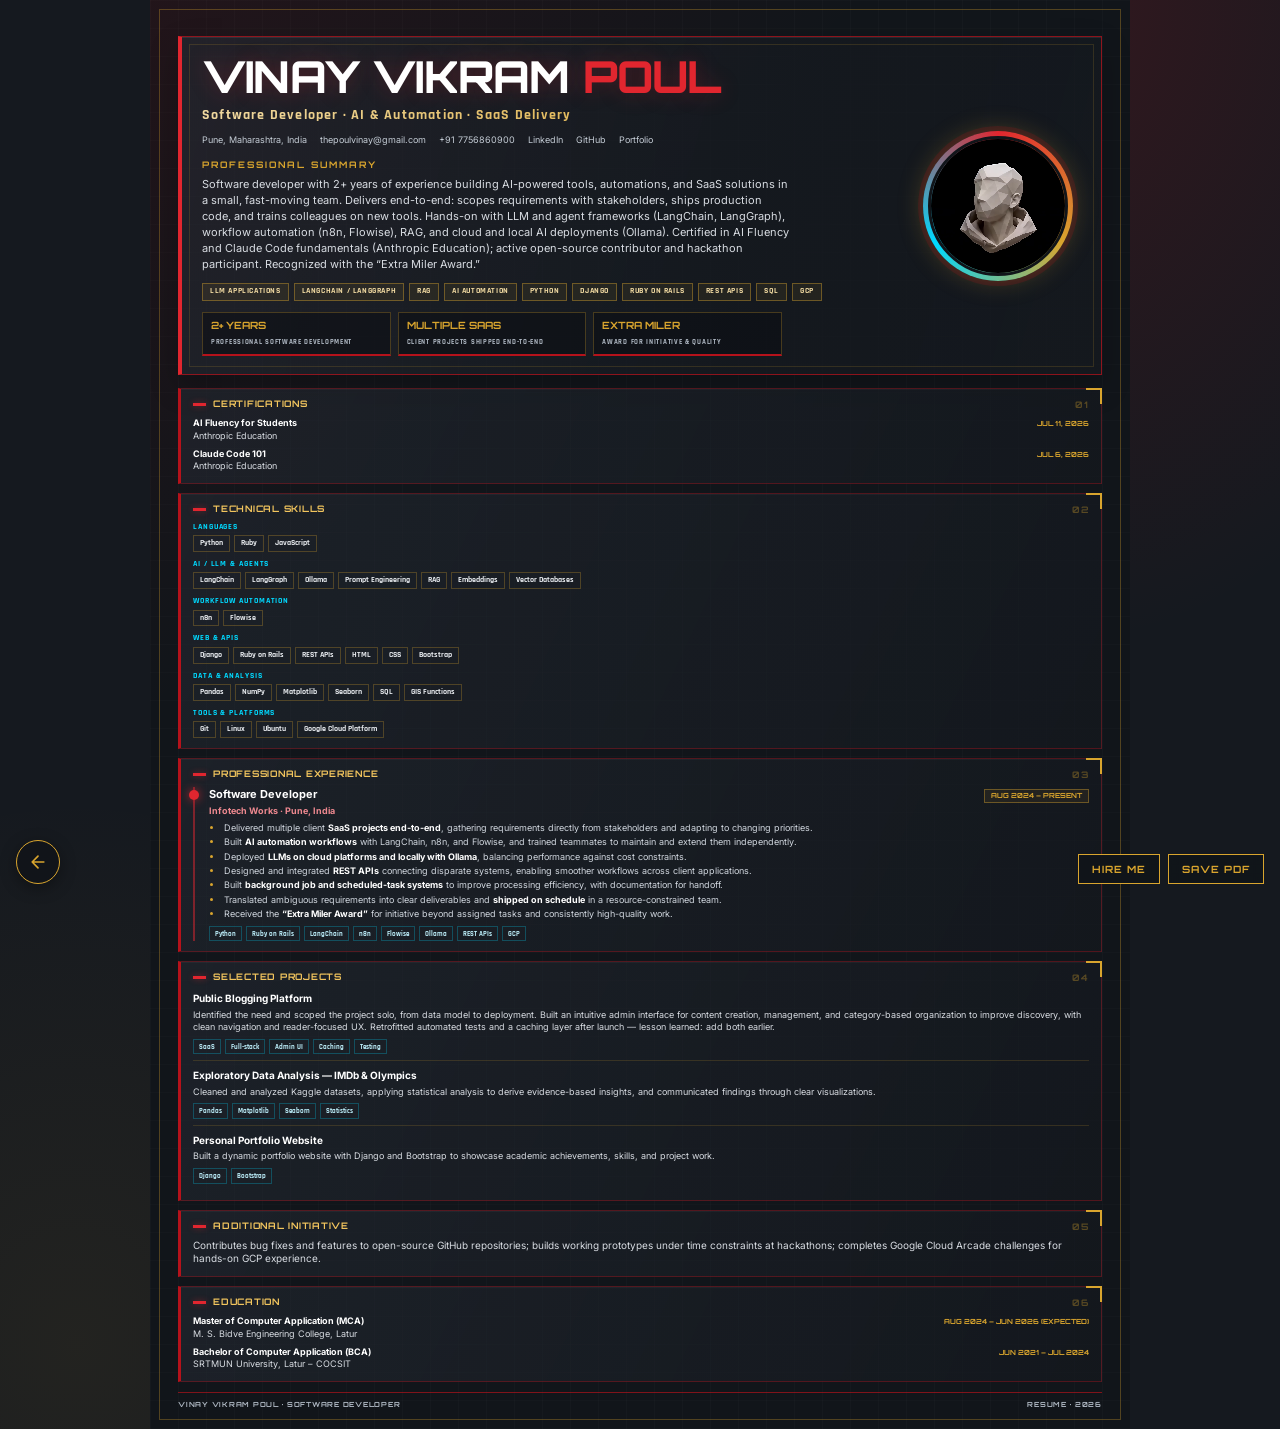
==== resume.html @ 0d0adf96 "feat: add resume page with interactive elements and profile video" ====
<!doctype html>
<html lang="en">
<head>
<meta charset="utf-8">
<meta name="viewport" content="width=device-width, initial-scale=1">
<meta name="color-scheme" content="dark">
<meta name="description" content="Resume of Vinay Vikram Poul, software developer building AI-powered tools, automations, and SaaS solutions.">
<meta name="keywords" content="Software Developer, AI Engineer, LLM, LangChain, LangGraph, RAG, n8n, Flowise, Ollama, Python, Django, Ruby on Rails, REST API, SaaS, Pune">
<title>Vinay Vikram Poul | Software Developer</title>
<script type="application/ld+json">
{"@context":"https://schema.org","@type":"Person","name":"Vinay Vikram Poul","jobTitle":"Software Developer","email":"mailto:thepoulvinay@gmail.com","telephone":"+917756860900","address":{"@type":"PostalAddress","addressLocality":"Pune","addressRegion":"Maharashtra","addressCountry":"IN"},"worksFor":{"@type":"Organization","name":"Infotech Works"},"alumniOf":["M. S. Bidve Engineering College, Latur","SRTMUN University, Latur"],"knowsAbout":["LangChain","LangGraph","RAG","Ollama","n8n","Flowise","Python","Django","Ruby on Rails","REST APIs","SQL","Google Cloud Platform"]}
</script>
<link rel="preconnect" href="https://fonts.googleapis.com">
<link rel="preconnect" href="https://fonts.gstatic.com" crossorigin>
<link rel="preload" as="style" href="https://fonts.googleapis.com/css2?family=Inter:wght@400;600;700&amp;family=Orbitron:wght@700;800&amp;family=Rajdhani:wght@600;700&amp;display=swap" onload="this.onload=null;this.rel='stylesheet'">
<noscript><link rel="stylesheet" href="https://fonts.googleapis.com/css2?family=Inter:wght@400;600;700&amp;family=Orbitron:wght@700;800&amp;family=Rajdhani:wght@600;700&amp;display=swap"></noscript>
<style>
:root {
  color-scheme: dark;
  --red: #b5121b;
  --red-hot: #e1262f;
  --gold: #d9a52e;
  --gunmetal: #15191f;
  --cyan: #00d9ff;
  --paper: #f3f4f6;
  --muted: #aeb7c2;
  --soft: #d8dce2;
  --font-tech: "Orbitron", "Arial Narrow", Arial, sans-serif;
  --font-label: "Rajdhani", "Arial Narrow", Arial, sans-serif;
  --font-body: Inter, "Segoe UI", Arial, sans-serif;
}
* { box-sizing: border-box; }
html { background: #0b0e12; }
body {
  margin: 0;
  color: var(--paper);
  background:
    radial-gradient(ellipse at 82% 0%, rgba(181,18,27,.18), transparent 32%),
    radial-gradient(ellipse at 6% 94%, rgba(217,165,46,.07), transparent 29%),
    var(--gunmetal);
  font-family: var(--font-body);
  font-size: 12px;
  line-height: 1.38;
}
a { color: inherit; text-decoration: none; }
.resume {
  position: relative;
  isolation: isolate;
  width: min(100%, 980px);
  min-height: 100vh;
  margin: 0 auto;
  padding: 24px 28px 20px;
  overflow: hidden;
  background:
    linear-gradient(135deg, rgba(181,18,27,.10), transparent 30%),
    linear-gradient(90deg, rgba(255,255,255,.015) 1px, transparent 1px),
    linear-gradient(rgba(255,255,255,.012) 1px, transparent 1px),
    #11151a;
  background-size: auto, 28px 28px, 28px 28px, auto;
}
.resume > * { position: relative; z-index: 1; }
.resume::before {
  content: "";
  position: absolute;
  z-index: -1;
  inset: 9px;
  border: 1px solid rgba(217,165,46,.32);
  pointer-events: none;
}
.footer {
  display: flex;
  justify-content: space-between;
  align-items: center;
  gap: 12px;
  color: var(--muted);
  font: 700 9px/1.3 var(--font-tech);
  letter-spacing: 1.1px;
  text-transform: uppercase;
}
.hero {
  position: relative;
  display: grid;
  grid-template-columns: minmax(0,1fr) 220px;
  gap: 20px;
  align-items: center;
  min-height: 188px;
  margin: 12px 0 13px;
  padding: 18px 20px;
  overflow: hidden;
  border: 1px solid rgba(181,18,27,.75);
  border-left: 4px solid var(--red-hot);
  background: linear-gradient(105deg, rgba(37,43,52,.58) 0%, rgba(21,25,31,.78) 63%, rgba(21,25,31,.72) 100%);
  box-shadow: inset 0 1px rgba(255,255,255,.08), 0 12px 28px rgba(0,0,0,.22);
}
.hero::before { content: ""; position: absolute; pointer-events: none; }
.hero::before { inset: 7px; border: 1px solid rgba(217,165,46,.16); clip-path: polygon(0 0,100% 0,100% 100%,0 100%); }
.hero-copy { position: relative; z-index: 1; }
.eyebrow { margin: 0 0 7px; color: var(--gold); font: 700 9px/1.3 var(--font-tech); letter-spacing: 2px; text-transform: uppercase; }
h1 { margin: 0; color: #fff; font: 800 clamp(29px,4vw,44px)/.98 var(--font-tech); letter-spacing: -.8px; }
h1 span { color: var(--red-hot); }
.role { margin: 8px 0 9px; color: #f0d9a1; font: 700 14px/1.3 var(--font-label); letter-spacing: 1.2px; }
.summary { max-width: 590px; margin: 0; color: var(--soft); font-size: 11px; line-height: 1.45; }
.contact { display: flex; flex-wrap: wrap; gap: 5px 13px; margin-top: 10px; color: #c4ccd5; font-size: 9px; }
.contact span { white-space: nowrap; }
.metrics { display: grid; grid-template-columns: repeat(3,1fr); gap: 7px; margin-top: 11px; max-width: 580px; }
.metric { padding: 6px 8px; border: 1px solid rgba(217,165,46,.28); border-bottom: 2px solid var(--red); background: rgba(10,13,17,.53); }
.metric strong { display: block; color: var(--gold); font: 700 10px/1.3 var(--font-tech); }
.metric small { color: var(--muted); font: 700 7px/1.3 var(--font-label); letter-spacing: .7px; text-transform: uppercase; }
.columns { display: grid; grid-template-columns: minmax(0,1.14fr) minmax(270px,.86fr); gap: 11px; }
.stack { display: grid; align-content: start; gap: 10px; }
.panel { position: relative; min-width: 0; padding: 10px 12px; border: 1px solid rgba(181,18,27,.38); border-left: 3px solid var(--red); background: linear-gradient(115deg,rgba(37,43,52,.54),rgba(20,24,30,.72)); box-shadow: inset 0 1px rgba(255,255,255,.035); break-inside: avoid; }
.panel::before { content: ""; position: absolute; top: -1px; right: -1px; width: 14px; height: 14px; border-top: 2px solid var(--gold); border-right: 2px solid var(--gold); }
h2 { display: flex; align-items: center; gap: 7px; margin: 0 0 7px; color: #f2c55e; font: 700 9px/1.2 var(--font-tech); letter-spacing: .75px; text-transform: uppercase; }
h2::before { content: ""; display: inline-block; width: 13px; height: 3px; background: var(--red-hot); box-shadow: 0 0 6px rgba(225,38,47,.45); }
p { margin: 0; }
.panel-copy { color: var(--soft); font-size: 10px; }
.job { padding: 0 0 8px; margin: 0 0 8px; border-bottom: 1px solid rgba(217,165,46,.17); }
.job:last-child { padding: 0; margin: 0; border: 0; }
.job-head { display: flex; justify-content: space-between; align-items: baseline; gap: 8px; }
.job-title { color: #fff; font-size: 11px; font-weight: 700; }
.date { flex: none; color: var(--gold); font: 700 7px/1.2 var(--font-tech); white-space: nowrap; }
.company { margin: 2px 0 4px; color: #ef8990; font-size: 9px; font-weight: 700; }
ul { margin: 3px 0 0; padding-left: 14px; color: #d1d7df; font-size: 9px; }
li { padding-left: 1px; margin: 0 0 2px; }
li::marker { color: var(--gold); }
.project { padding: 6px 0; border-top: 1px solid rgba(217,165,46,.17); }
.project:first-of-type { padding-top: 0; border-top: 0; }
.project strong { color: #fff; font-size: 10px; }
.project p { margin-top: 2px; color: var(--soft); font-size: 9px; }
.tags { display: flex; flex-wrap: wrap; gap: 4px; margin-top: 5px; }
.tag { padding: 3px 5px; border: 1px solid rgba(0,217,255,.26); color: #bceefa; font: 700 7px/1.1 var(--font-label); }
.edu-row { display: flex; justify-content: space-between; gap: 7px; margin-bottom: 6px; color: var(--soft); font-size: 9px; }
.edu-row:last-child { margin-bottom: 0; }
.edu-row strong { color: #fff; }
.footer { margin-top: 10px; padding-top: 7px; border-top: 1px solid rgba(181,18,27,.68); font-size: 7px; letter-spacing: .75px; }
.footer span:last-child { text-align: right; }
/* Keep the armor-inspired theme while following the DOCX section flow. */
.columns { display: flex; flex-direction: column; gap: 9px; }
.stack { display: contents; }
section[aria-labelledby="certifications-title"] { order: 1; }
section[aria-labelledby="skills-title"] { order: 2; }
section[aria-labelledby="experience-title"] { order: 3; }
section[aria-labelledby="projects-title"] { order: 4; }
section[aria-labelledby="highlights-title"] { order: 5; }
section[aria-labelledby="education-title"] { order: 6; }
.panel { break-inside: avoid; }
.date { flex: 0 1 auto; white-space: normal; text-align: right; }
.edu-row { align-items: baseline; }
.contact { align-items: center; }
.contact + .eyebrow { margin-top: 12px; }
.keywords { display: flex; flex-wrap: wrap; gap: 5px; margin: 10px 0 0; padding: 0; list-style: none; }
.keywords li { margin: 0; padding: 3px 7px; border: 1px solid rgba(217,165,46,.4); background: rgba(217,165,46,.08); color: #f0d9a1; font: 700 8px/1.2 var(--font-label); letter-spacing: .6px; text-transform: uppercase; }
.keywords li::marker { content: ""; }
.skill-group { margin: 0 0 7px; }
.skill-group:last-child { margin: 0; }
.skill-group h3 { margin: 0 0 3px; color: var(--cyan); font: 700 8px/1.3 var(--font-label); letter-spacing: .9px; text-transform: uppercase; }
.skill-group .tags { margin-top: 0; }
.skill-group .tag { color: #e5e8ec; border-color: rgba(217,165,46,.28); font-size: 8px; padding: 3px 6px; }
.impact { color: var(--gold); font-weight: 700; }
section[aria-labelledby="competencies-title"] { order: 0; }
@media (max-width: 700px) {
  .resume { padding: 20px 16px; }
  .hero { grid-template-columns: minmax(0,1fr) 122px; gap: 7px; padding: 14px 13px; }
  .columns { grid-template-columns: 1fr; }
}
@media (max-width: 430px) {
  .hero { grid-template-columns: 1fr; }
  h1 { font-size: clamp(21px, 6.2vw, 25px); line-height: 1.08; }
  .summary { max-width: 100%; padding-right: 4px; }
  .contact { max-width: 270px; }
  .metrics { gap: 4px; }
  .metric { padding: 5px; }
}
@media (prefers-reduced-motion: reduce) { *, *::before, *::after { animation-duration: .01ms !important; animation-iteration-count: 1 !important; scroll-behavior: auto !important; } }

/* Interactive details */
h1 { text-shadow: 0 0 22px rgba(225,38,47,.28); }
.role { background: linear-gradient(90deg, #f0d9a1, var(--gold)); -webkit-background-clip: text; background-clip: text; color: transparent; }
.contact a { transition: color .2s; }
.contact a:hover { color: var(--cyan); }
.profile { position: absolute; z-index: 1; top: 50%; right: 28px; width: 150px; height: 150px; margin: 0; padding: 5px; transform: translateY(-50%); border-radius: 50%; background: none; box-shadow: 0 0 0 5px rgba(181,18,27,.18), 0 0 26px rgba(217,165,46,.28); }
.profile-video { display: block; width: 100%; height: 100%; border: 3px solid #11151a; border-radius: 50%; object-fit: cover; }
.profile-print-image, .profile-print-image[hidden] { display: none !important; }
.profile .initials { display: none; }
.profile.no-photo .initials { display: grid; width: 100%; height: 100%; place-items: center; border: 3px solid #11151a; border-radius: 50%; background: radial-gradient(circle at 35% 30%, #2a313b, #11151a); color: var(--gold); font: 800 38px var(--font-tech); letter-spacing: 2px; }
@keyframes ring { to { transform: rotate(360deg); } }
.profile::before { content: ""; position: absolute; z-index: -1; inset: 0; border-radius: 50%; background: conic-gradient(from 0deg, var(--red-hot), var(--gold), var(--cyan), var(--red-hot)); animation: ring 8s linear infinite; }
@media (max-width: 760px) { .profile { position: relative; top: auto; right: auto; transform: none; width: 96px; height: 96px; margin: 0 0 12px; } .hero { display: block; } .profile.no-photo .initials { font-size: 26px; } }
/* Panels */
.panel { transition: transform .25s ease, border-color .25s, box-shadow .25s; }
.panel:hover { transform: translateY(-2px); border-color: rgba(225,38,47,.75); box-shadow: 0 10px 26px rgba(0,0,0,.35), 0 0 0 1px rgba(217,165,46,.12), inset 0 1px rgba(255,255,255,.05); }
h2::after { content: attr(data-n); margin-left: auto; color: rgba(217,165,46,.35); font: 700 9px var(--font-tech); letter-spacing: 1px; }
.metric { transition: transform .2s, border-color .2s, background .2s; }
.metric:hover { transform: translateY(-2px); border-color: var(--gold); background: rgba(217,165,46,.08); }
.tag, .keywords li { transition: transform .15s, color .15s, border-color .15s, box-shadow .15s, background .15s; cursor: default; }
.tag:hover { color: #fff; border-color: var(--cyan); box-shadow: 0 0 10px rgba(0,217,255,.35); transform: translateY(-1px); }
.keywords li:hover { background: rgba(217,165,46,.2); border-color: var(--gold); transform: translateY(-1px); }
/* Experience timeline feel */
.job, .job:last-child { position: relative; padding: 0 0 0 14px; margin: 0; border-left: 2px solid rgba(225,38,47,.5); border-bottom: 0; }
.job::before { content: ""; position: absolute; left: -6px; top: 3px; width: 10px; height: 10px; border-radius: 50%; background: var(--red-hot); box-shadow: 0 0 10px rgba(225,38,47,.8); }
.job .date { padding: 2px 6px; border: 1px solid rgba(217,165,46,.4); background: rgba(217,165,46,.07); }
.job li strong { color: #fff; }
.project { transition: padding-left .2s, border-color .2s; }
.project:hover { padding-left: 6px; border-left: 2px solid var(--gold); }
/* Floating actions */
.fab { position: fixed; z-index: 10; right: 16px; bottom: 16px; display: flex; gap: 8px; }
.fab a, .fab button { padding: 9px 13px; border: 1px solid var(--gold); background: rgba(17,21,26,.92); color: var(--gold); font: 700 10px/1 var(--font-tech); letter-spacing: 1px; text-transform: uppercase; cursor: pointer; backdrop-filter: blur(6px); transition: background .2s, color .2s, box-shadow .2s; }
.fab a:hover, .fab button:hover, .fab a:focus-visible, .fab button:focus-visible { background: var(--red-hot); color: #fff; border-color: var(--red-hot); box-shadow: 0 0 16px rgba(225,38,47,.5); outline: none; }
.back-site { position: fixed; z-index: 10; left: 16px; bottom: 16px; display: grid; width: 44px; height: 44px; place-items: center; border: 1px solid var(--gold); border-radius: 50%; background: rgba(17,21,26,.94); color: var(--gold); box-shadow: 0 4px 16px rgba(0,0,0,.35); transition: background .2s, color .2s, transform .2s; }
.back-site:hover, .back-site:focus-visible { transform: translateX(-2px); background: var(--red-hot); color: #fff; border-color: var(--red-hot); outline: none; }
::selection { background: var(--red-hot); color: #fff; }
::-webkit-scrollbar { width: 9px; } ::-webkit-scrollbar-track { background: #0b0e12; } ::-webkit-scrollbar-thumb { background: var(--red); }
@media (max-width: 700px) { .fab a { display: none; } }
@media (prefers-reduced-motion: reduce) { .profile::before { animation: none !important; } }
@page { size:A4 portrait; margin:0; }
@media print {
  :root { color-scheme:light; }
  html, body, .resume { background:#fff !important; color:#17191c !important; }
  html, body { width:210mm; min-height:0; margin:0; }
  body { font-size:10px; -webkit-print-color-adjust:exact; print-color-adjust:exact; }
  .resume { display:block; width:210mm; min-height:0; margin:0; padding:7mm 9mm 6mm; overflow:visible; box-shadow:none; }
  .resume::before { inset:4mm; border:1px solid #aeb3b9; }
  .footer { color:#41464d; }
  .hero { position:relative; display:block; min-height:0; margin:6px 0 8px; padding:10px 12px; border:1px solid #70757b; border-left:3px solid #555; background:#fff !important; box-shadow:none; }
  .hero::before { display:none; }
  .hero-copy { padding-right:112px; }
  h1,h2,.job-title,.project strong,.edu-row strong { color:#17191c !important; text-shadow:none; }
  h1 { font-size:25px; }
  h1 span,.role,.eyebrow,h2,.date,.company,.skill-group h3,.impact { color:#343a40 !important; }
  .role { background:none; -webkit-text-fill-color:currentColor; }
  .summary,.contact,.panel-copy,ul,.project p,.edu-row,.tag,.footer { color:#292d32 !important; }
  .summary { font-size:10px; line-height:1.45; }
  .contact { font-size:8px; }
  .eyebrow { font-size:8px; }
  .panel-copy { font-size:9px; }
  .profile { position:absolute; width:88px; height:88px; top:10px; right:12px; left:auto; margin:0; transform:none; padding:3px; background:#555; box-shadow:none; }
  .profile::before { display:none; }
  .profile-video { display:none; }
  .profile-print-image:not([hidden]) { display:block !important; width:100%; height:100%; object-fit:cover; border:2px solid #fff; border-radius:50%; }
  .profile-print-image[hidden] { display:none !important; }
  .profile.no-photo .initials { display:grid; place-items:center; width:100%; height:100%; border:2px solid #fff; border-radius:50%; background:#fff; color:#17191c; font:800 24px var(--font-tech); }
  .keywords li,.metric,.panel { background:#fff !important; box-shadow:none; }
  .keywords li,.metric,.panel,.tag { border-color:#aeb3b9; }
  .metric { border-bottom:2px solid #555; }
  .metric strong { color:#17191c; font-size:9px; }
  .metric small { color:#41464d; font-size:7px; }
  .columns { display:grid; grid-template-columns:minmax(0,1.14fr) minmax(0,.86fr); gap:7px; align-items:start; }
  .stack { display:grid; min-width:0; align-content:start; gap:7px; }
  .panel { padding:7px 8px; border-left:2px solid #555; break-inside:avoid; }
  h2 { margin-bottom:6px; font-size:8px; }
  .job-title { font-size:10px; }
  .date { font-size:7px; }
  .company { font-size:8px; }
  ul { font-size:8px; }
  .project strong { font-size:9px; }
  .project p { font-size:8px; }
  .tag,.keywords li { font-size:7px; }
  .skill-group h3 { font-size:7.5px; }
  .skill-group .tag { font-size:7px; }
  .edu-row { font-size:8px; }
  .panel::before { border-color:#777; }
  h2::before { background:#555; box-shadow:none; }
  .job,.job:last-child { padding-left:8px; border-left-color:#777; }
  .job::before { width:6px; height:6px; left:-4px; background:#555; box-shadow:none; }
  .job .date { background:#fff; }
  .tag { background:#fff; }
  .footer { margin-top:7px; border-color:#777; font-size:6px; }
  .fab,.back-site { display:none !important; }
  .panel:hover,.metric:hover,.project:hover { transform:none; }
  * { animation:none !important; }
}
</style>
</head>
<body>
<main class="resume" aria-label="Vinay Vikram Poul resume">
  <header class="hero">
    <figure class="profile" id="profile">
      <video class="profile-video" autoplay muted playsinline preload="metadata" poster="assets/images/profile/vinay-profile-bw-480.webp" aria-label="Vinay Vikram Poul profile video">
        <source src="assets/images/profile/profile-video.webm" type="video/webm">
      </video>
      <img class="profile-print-image" alt="Vinay Vikram Poul" width="150" height="150" hidden>
      <span class="initials" aria-hidden="true">VP</span>
    </figure>
    <div class="hero-copy">
      <h1>VINAY VIKRAM <span>POUL</span></h1>
      <p class="role">Software Developer · AI &amp; Automation · SaaS Delivery</p>
      <div class="contact" aria-label="Contact information">
        <span>Pune, Maharashtra, India</span><span><a href="mailto:thepoulvinay@gmail.com">thepoulvinay@gmail.com</a></span><span><a href="tel:+917756860900">+91 7756860900</a></span>
        <span>LinkedIn</span><span>GitHub</span><span>Portfolio</span>
      </div>
      <p class="eyebrow">PROFESSIONAL SUMMARY</p>
      <p class="summary">Software developer with 2+ years of experience building AI-powered tools, automations, and SaaS solutions in a small, fast-moving team. Delivers end-to-end: scopes requirements with stakeholders, ships production code, and trains colleagues on new tools. Hands-on with LLM and agent frameworks (LangChain, LangGraph), workflow automation (n8n, Flowise), RAG, and cloud and local AI deployments (Ollama). Certified in AI Fluency and Claude Code fundamentals (Anthropic Education); active open-source contributor and hackathon participant. Recognized with the “Extra Miler Award.”</p>
      <ul class="keywords" aria-label="Core keywords"><li>LLM Applications</li><li>LangChain / LangGraph</li><li>RAG</li><li>AI Automation</li><li>Python</li><li>Django</li><li>Ruby on Rails</li><li>REST APIs</li><li>SQL</li><li>GCP</li></ul>
      <div class="metrics" aria-label="Profile highlights">
        <div class="metric"><strong>2+ YEARS</strong><small>Professional software development</small></div>
        <div class="metric"><strong>MULTIPLE SAAS</strong><small>Client projects shipped end-to-end</small></div>
        <div class="metric"><strong>EXTRA MILER</strong><small>Award for initiative &amp; quality</small></div>
      </div>
    </div>
  </header>

  <div class="columns">
    <div class="stack">
      <section class="panel" aria-labelledby="experience-title">
        <h2 id="experience-title" data-n="03">Professional Experience</h2>
        <article class="job">
          <div class="job-head"><div class="job-title">Software Developer</div><div class="date">AUG 2024 – PRESENT</div></div>
          <div class="company">Infotech Works · Pune, India</div>
          <ul>
            <li>Delivered multiple client <strong>SaaS projects end-to-end</strong>, gathering requirements directly from stakeholders and adapting to changing priorities.</li>
            <li>Built <strong>AI automation workflows</strong> with LangChain, n8n, and Flowise, and trained teammates to maintain and extend them independently.</li>
            <li>Deployed <strong>LLMs on cloud platforms and locally with Ollama</strong>, balancing performance against cost constraints.</li>
            <li>Designed and integrated <strong>REST APIs</strong> connecting disparate systems, enabling smoother workflows across client applications.</li>
            <li>Built <strong>background job and scheduled-task systems</strong> to improve processing efficiency, with documentation for handoff.</li>
            <li>Translated ambiguous requirements into clear deliverables and <strong>shipped on schedule</strong> in a resource-constrained team.</li>
            <li>Received the <strong>“Extra Miler Award”</strong> for initiative beyond assigned tasks and consistently high-quality work.</li>
          </ul>
          <div class="tags"><span class="tag">Python</span><span class="tag">Ruby on Rails</span><span class="tag">LangChain</span><span class="tag">n8n</span><span class="tag">Flowise</span><span class="tag">Ollama</span><span class="tag">REST APIs</span><span class="tag">GCP</span></div>
        </article>
      </section>

      <section class="panel" aria-labelledby="projects-title">
        <h2 id="projects-title" data-n="04">Selected Projects</h2>
        <article class="project">
          <strong>Public Blogging Platform</strong>
          <p>Identified the need and scoped the project solo, from data model to deployment. Built an intuitive admin interface for content creation, management, and category-based organization to improve discovery, with clean navigation and reader-focused UX. Retrofitted automated tests and a caching layer after launch — lesson learned: add both earlier.</p>
          <div class="tags"><span class="tag">SaaS</span><span class="tag">Full-stack</span><span class="tag">Admin UI</span><span class="tag">Caching</span><span class="tag">Testing</span></div>
        </article>
        <article class="project">
          <strong>Exploratory Data Analysis — IMDb &amp; Olympics</strong>
          <p>Cleaned and analyzed Kaggle datasets, applying statistical analysis to derive evidence-based insights, and communicated findings through clear visualizations.</p>
          <div class="tags"><span class="tag">Pandas</span><span class="tag">Matplotlib</span><span class="tag">Seaborn</span><span class="tag">Statistics</span></div>
        </article>
        <article class="project">
          <strong>Personal Portfolio Website</strong>
          <p>Built a dynamic portfolio website with Django and Bootstrap to showcase academic achievements, skills, and project work.</p>
          <div class="tags"><span class="tag">Django</span><span class="tag">Bootstrap</span></div>
        </article>
      </section>
    </div>

    <div class="stack">
      <section class="panel" aria-labelledby="skills-title">
        <h2 id="skills-title" data-n="02">Technical Skills</h2>
        <div class="skill-group"><h3>Languages</h3><div class="tags"><span class="tag">Python</span><span class="tag">Ruby</span><span class="tag">JavaScript</span></div></div>
        <div class="skill-group"><h3>AI / LLM & Agents</h3><div class="tags"><span class="tag">LangChain</span><span class="tag">LangGraph</span><span class="tag">Ollama</span><span class="tag">Prompt Engineering</span><span class="tag">RAG</span><span class="tag">Embeddings</span><span class="tag">Vector Databases</span></div></div>
        <div class="skill-group"><h3>Workflow Automation</h3><div class="tags"><span class="tag">n8n</span><span class="tag">Flowise</span></div></div>
        <div class="skill-group"><h3>Web & APIs</h3><div class="tags"><span class="tag">Django</span><span class="tag">Ruby on Rails</span><span class="tag">REST APIs</span><span class="tag">HTML</span><span class="tag">CSS</span><span class="tag">Bootstrap</span></div></div>
        <div class="skill-group"><h3>Data & Analysis</h3><div class="tags"><span class="tag">Pandas</span><span class="tag">NumPy</span><span class="tag">Matplotlib</span><span class="tag">Seaborn</span><span class="tag">SQL</span><span class="tag">GIS Functions</span></div></div>
        <div class="skill-group"><h3>Tools & Platforms</h3><div class="tags"><span class="tag">Git</span><span class="tag">Linux</span><span class="tag">Ubuntu</span><span class="tag">Google Cloud Platform</span></div></div>
      </section>

      <section class="panel" aria-labelledby="education-title">
        <h2 id="education-title" data-n="06">Education</h2>
        <div class="edu-row"><span><strong>Master of Computer Application (MCA)</strong><br>M. S. Bidve Engineering College, Latur</span><span class="date">AUG 2024 – JUN 2026 (EXPECTED)</span></div>
        <div class="edu-row"><span><strong>Bachelor of Computer Application (BCA)</strong><br>SRTMUN University, Latur – COCSIT</span><span class="date">JUN 2021 – JUL 2024</span></div>
      </section>

      <section class="panel" aria-labelledby="certifications-title">
        <h2 id="certifications-title" data-n="01">Certifications</h2>
        <div class="edu-row"><span><strong>AI Fluency for Students</strong><br>Anthropic Education</span><span class="date">JUL 11, 2026</span></div>
        <div class="edu-row"><span><strong>Claude Code 101</strong><br>Anthropic Education</span><span class="date">JUL 6, 2026</span></div>
      </section>

      <section class="panel" aria-labelledby="highlights-title">
        <h2 id="highlights-title" data-n="05">Additional Initiative</h2>
        <p class="panel-copy">Contributes bug fixes and features to open-source GitHub repositories; builds working prototypes under time constraints at hackathons; completes Google Cloud Arcade challenges for hands-on GCP experience.</p>
      </section>
    </div>
  </div>

  <footer class="footer">
    <span>VINAY VIKRAM POUL · SOFTWARE DEVELOPER</span>
    <span>Resume · 2026</span>
  </footer>
</main>
<nav class="fab" aria-label="Actions">
  <a href="mailto:thepoulvinay@gmail.com">Hire me</a>
  <button id="savePdf" type="button">Save PDF</button>
</nav>
<a class="back-site" href="/" aria-label="Back to portfolio site" title="Back to portfolio site">
  <svg viewBox="0 0 24 24" width="20" height="20" fill="none" aria-hidden="true"><path d="M19 12H5m0 0 7-7m-7 7 7 7" stroke="currentColor" stroke-width="2" stroke-linecap="round" stroke-linejoin="round"/></svg>
</a>
<script>
const profileVideo = document.querySelector(".profile-video");
const profilePrintImage = document.querySelector(".profile-print-image");
const profileFigure = document.getElementById("profile");

document.getElementById("savePdf").addEventListener("click", () => window.print());

if (profileVideo && profilePrintImage) {
  const captureFinalFrame = () => {
    if (!profileVideo.videoWidth || !profileVideo.videoHeight) return;

    try {
      const canvas = document.createElement("canvas");
      canvas.width = profileVideo.videoWidth;
      canvas.height = profileVideo.videoHeight;
      canvas.getContext("2d").drawImage(profileVideo, 0, 0);
      profilePrintImage.src = canvas.toDataURL("image/png");
    } catch (error) {
      // Printing falls back to the initials if frame capture is unavailable.
    }
  };

  profileVideo.addEventListener("ended", captureFinalFrame, { once: true });
  profileVideo.addEventListener("error", () => profileFigure.classList.add("no-photo"), { once: true });
  window.addEventListener("beforeprint", () => {
    if (!profilePrintImage.src && profileVideo.readyState >= 2) captureFinalFrame();
    if (profilePrintImage.src) profilePrintImage.hidden = false;
  });
  window.addEventListener("afterprint", () => {
    profilePrintImage.hidden = true;
  });
}
</script>
</body>
</html>
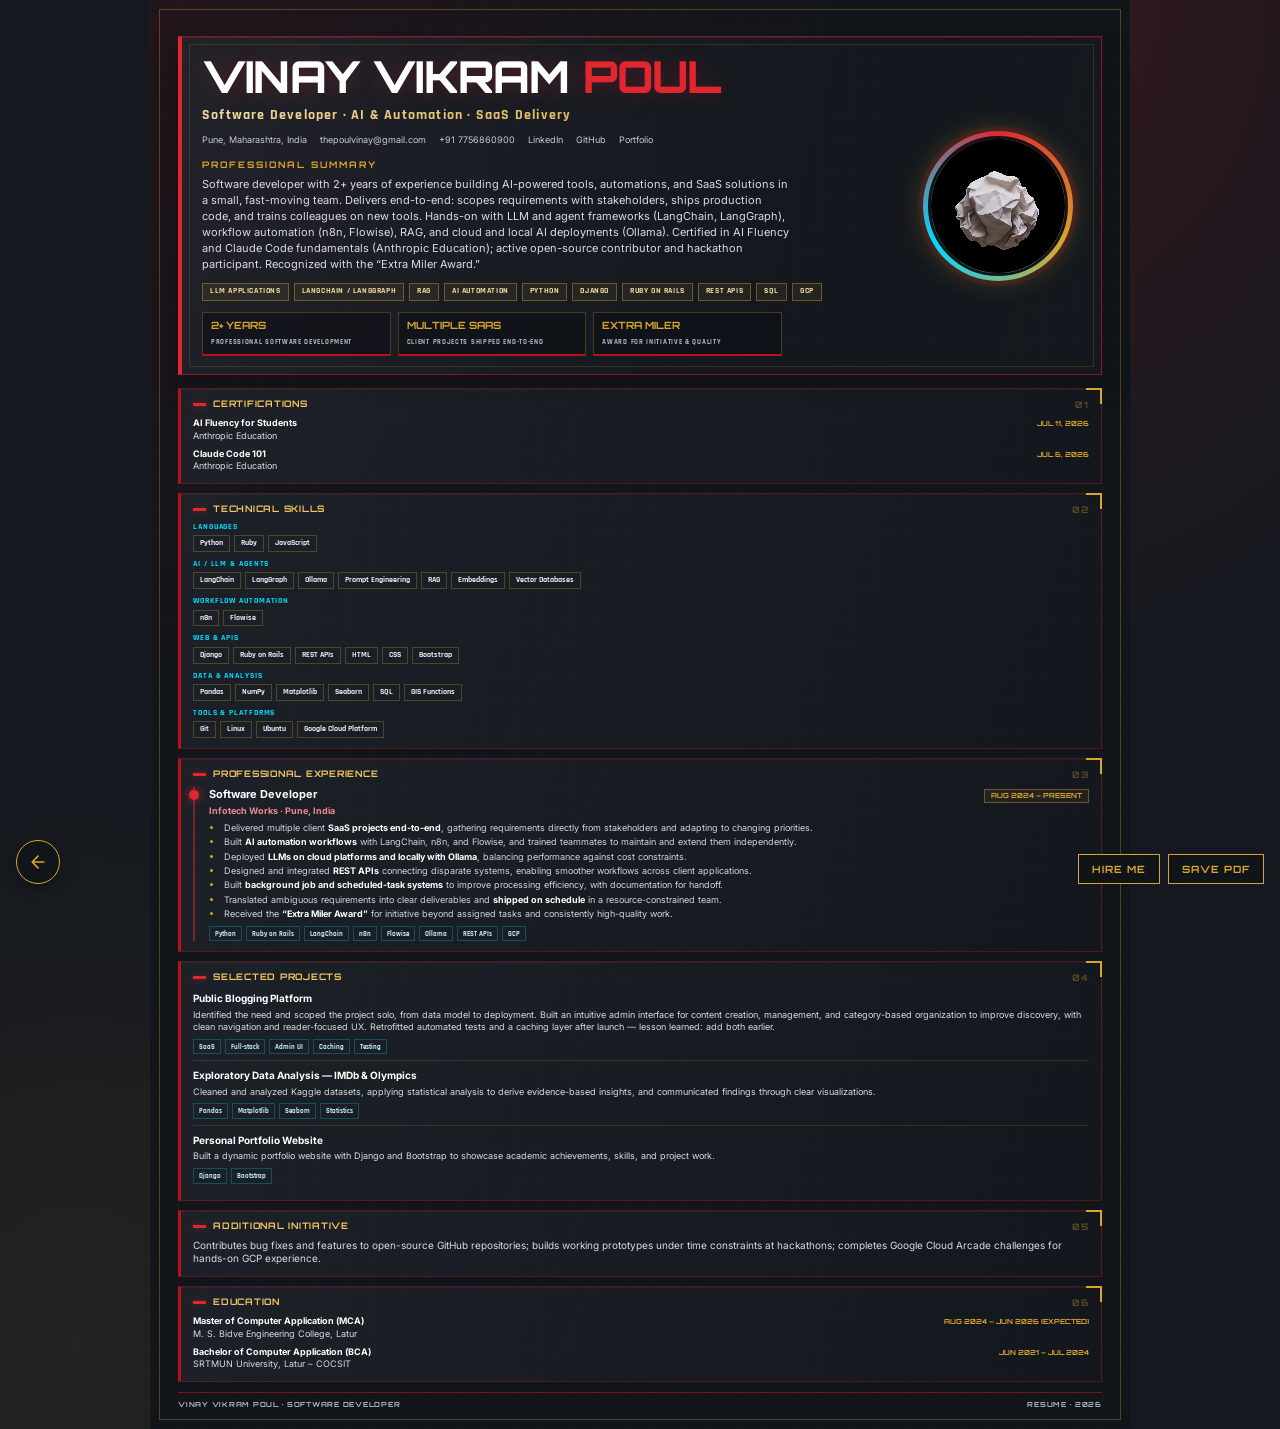
==== commit 522cb9fe: "feat: add resume link to portfolio and update sitemap with new image paths" ====
--- a/resume.html
+++ b/resume.html
@@ -4,11 +4,23 @@
 <meta charset="utf-8">
 <meta name="viewport" content="width=device-width, initial-scale=1">
 <meta name="color-scheme" content="dark">
-<meta name="description" content="Resume of Vinay Vikram Poul, software developer building AI-powered tools, automations, and SaaS solutions.">
-<meta name="keywords" content="Software Developer, AI Engineer, LLM, LangChain, LangGraph, RAG, n8n, Flowise, Ollama, Python, Django, Ruby on Rails, REST API, SaaS, Pune">
-<title>Vinay Vikram Poul | Software Developer</title>
+<meta name="robots" content="index, follow, max-image-preview:large">
+<meta name="description" content="Explore Vinay Vikram Poul’s resume: AI software developer in Pune with experience in LLMs, RAG, LangChain, Python, Django, Ruby on Rails, and SaaS delivery.">
+<meta name="keywords" content="Vinay Vikram Poul resume, AI Software Developer Pune, LLM, LangChain, LangGraph, RAG, Python, Django, Ruby on Rails, SaaS">
+<link rel="canonical" href="https://poulvinay.github.io/resume.html">
+<meta property="og:type" content="profile">
+<meta property="og:url" content="https://poulvinay.github.io/resume.html">
+<meta property="og:title" content="Vinay Vikram Poul – AI Software Developer Resume">
+<meta property="og:description" content="Experience, skills, projects, and contact details for Vinay Vikram Poul, an AI software developer based in Pune, India.">
+<meta property="og:image" content="https://poulvinay.github.io/assets/images/profile/vinay-profile-bw-960.webp">
+<meta property="og:image:alt" content="Portrait of Vinay Vikram Poul">
+<meta name="twitter:card" content="summary">
+<meta name="twitter:title" content="Vinay Vikram Poul – AI Software Developer Resume">
+<meta name="twitter:description" content="AI software developer in Pune, India. View Vinay Poul’s experience, skills, and projects.">
+<meta name="twitter:image" content="https://poulvinay.github.io/assets/images/profile/vinay-profile-bw-960.webp">
+<title>Vinay Vikram Poul – AI Software Developer Resume | Pune</title>
 <script type="application/ld+json">
-{"@context":"https://schema.org","@type":"Person","name":"Vinay Vikram Poul","jobTitle":"Software Developer","email":"mailto:thepoulvinay@gmail.com","telephone":"+917756860900","address":{"@type":"PostalAddress","addressLocality":"Pune","addressRegion":"Maharashtra","addressCountry":"IN"},"worksFor":{"@type":"Organization","name":"Infotech Works"},"alumniOf":["M. S. Bidve Engineering College, Latur","SRTMUN University, Latur"],"knowsAbout":["LangChain","LangGraph","RAG","Ollama","n8n","Flowise","Python","Django","Ruby on Rails","REST APIs","SQL","Google Cloud Platform"]}
+{"@context":"https://schema.org","@type":"ProfilePage","url":"https://poulvinay.github.io/resume.html","name":"Vinay Vikram Poul – AI Software Developer Resume","description":"Resume of Vinay Vikram Poul, an AI software developer in Pune, India.","inLanguage":"en-IN","mainEntity":{"@type":"Person","name":"Vinay Vikram Poul","jobTitle":"Software Developer","url":"https://poulvinay.github.io/","image":"https://poulvinay.github.io/assets/images/profile/vinay-profile-bw-960.webp","email":"mailto:thepoulvinay@gmail.com","telephone":"+917756860900","address":{"@type":"PostalAddress","addressLocality":"Pune","addressRegion":"Maharashtra","addressCountry":"IN"},"worksFor":{"@type":"Organization","name":"Infotech Works"},"alumniOf":["M. S. Bidve Engineering College, Latur","SRTMUN University, Latur"],"knowsAbout":["LangChain","LangGraph","Retrieval-augmented generation","Ollama","n8n","Flowise","Python","Django","Ruby on Rails","REST APIs","SQL","Google Cloud Platform"],"sameAs":["https://www.linkedin.com/in/vinay-poul/","https://github.com/poulvinay","https://gitlab.com/vinaypoul"]}}
 </script>
 <link rel="preconnect" href="https://fonts.googleapis.com">
 <link rel="preconnect" href="https://fonts.gstatic.com" crossorigin>
